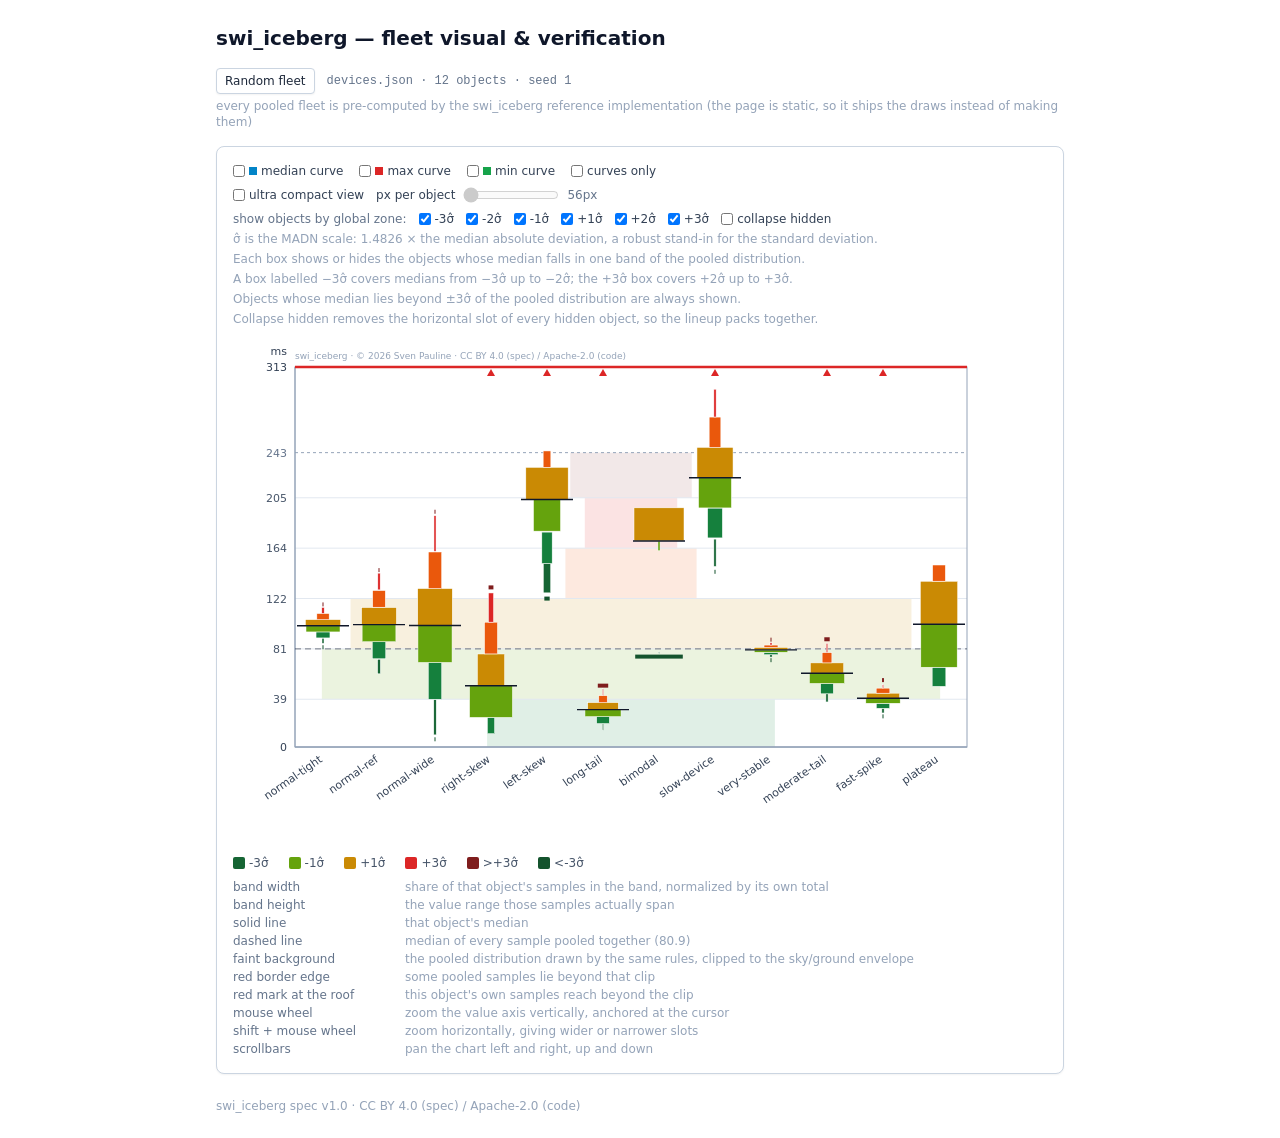
==== docs/fleet/index.html @ 8672aa04 "Publish the interactive fleet page to GitHub Pages under docs/fleet - Pages source is branch main / " ====
<!doctype html>
<html lang="en">
  <head>
    <meta charset="UTF-8" />
    <meta name="viewport" content="width=device-width, initial-scale=1.0" />
    <title>SWI Cake — SVG verification</title>
    <script type="module" crossorigin src="./assets/index-vYAeaCwO.js"></script>
    <link rel="stylesheet" crossorigin href="./assets/index-C3JL9QHq.css">
  </head>
  <body>
    <div id="app"></div>
  </body>
</html>
---- docs/fleet/assets/index-C3JL9QHq.css ----
*,:before,:after{--tw-border-spacing-x: 0;--tw-border-spacing-y: 0;--tw-translate-x: 0;--tw-translate-y: 0;--tw-rotate: 0;--tw-skew-x: 0;--tw-skew-y: 0;--tw-scale-x: 1;--tw-scale-y: 1;--tw-pan-x: ;--tw-pan-y: ;--tw-pinch-zoom: ;--tw-scroll-snap-strictness: proximity;--tw-gradient-from-position: ;--tw-gradient-via-position: ;--tw-gradient-to-position: ;--tw-ordinal: ;--tw-slashed-zero: ;--tw-numeric-figure: ;--tw-numeric-spacing: ;--tw-numeric-fraction: ;--tw-ring-inset: ;--tw-ring-offset-width: 0px;--tw-ring-offset-color: #fff;--tw-ring-color: rgb(59 130 246 / .5);--tw-ring-offset-shadow: 0 0 #0000;--tw-ring-shadow: 0 0 #0000;--tw-shadow: 0 0 #0000;--tw-shadow-colored: 0 0 #0000;--tw-blur: ;--tw-brightness: ;--tw-contrast: ;--tw-grayscale: ;--tw-hue-rotate: ;--tw-invert: ;--tw-saturate: ;--tw-sepia: ;--tw-drop-shadow: ;--tw-backdrop-blur: ;--tw-backdrop-brightness: ;--tw-backdrop-contrast: ;--tw-backdrop-grayscale: ;--tw-backdrop-hue-rotate: ;--tw-backdrop-invert: ;--tw-backdrop-opacity: ;--tw-backdrop-saturate: ;--tw-backdrop-sepia: ;--tw-contain-size: ;--tw-contain-layout: ;--tw-contain-paint: ;--tw-contain-style: }::backdrop{--tw-border-spacing-x: 0;--tw-border-spacing-y: 0;--tw-translate-x: 0;--tw-translate-y: 0;--tw-rotate: 0;--tw-skew-x: 0;--tw-skew-y: 0;--tw-scale-x: 1;--tw-scale-y: 1;--tw-pan-x: ;--tw-pan-y: ;--tw-pinch-zoom: ;--tw-scroll-snap-strictness: proximity;--tw-gradient-from-position: ;--tw-gradient-via-position: ;--tw-gradient-to-position: ;--tw-ordinal: ;--tw-slashed-zero: ;--tw-numeric-figure: ;--tw-numeric-spacing: ;--tw-numeric-fraction: ;--tw-ring-inset: ;--tw-ring-offset-width: 0px;--tw-ring-offset-color: #fff;--tw-ring-color: rgb(59 130 246 / .5);--tw-ring-offset-shadow: 0 0 #0000;--tw-ring-shadow: 0 0 #0000;--tw-shadow: 0 0 #0000;--tw-shadow-colored: 0 0 #0000;--tw-blur: ;--tw-brightness: ;--tw-contrast: ;--tw-grayscale: ;--tw-hue-rotate: ;--tw-invert: ;--tw-saturate: ;--tw-sepia: ;--tw-drop-shadow: ;--tw-backdrop-blur: ;--tw-backdrop-brightness: ;--tw-backdrop-contrast: ;--tw-backdrop-grayscale: ;--tw-backdrop-hue-rotate: ;--tw-backdrop-invert: ;--tw-backdrop-opacity: ;--tw-backdrop-saturate: ;--tw-backdrop-sepia: ;--tw-contain-size: ;--tw-contain-layout: ;--tw-contain-paint: ;--tw-contain-style: }*,:before,:after{box-sizing:border-box;border-width:0;border-style:solid;border-color:#e5e7eb}:before,:after{--tw-content: ""}html,:host{line-height:1.5;-webkit-text-size-adjust:100%;-moz-tab-size:4;-o-tab-size:4;tab-size:4;font-family:ui-sans-serif,system-ui,sans-serif,"Apple Color Emoji","Segoe UI Emoji",Segoe UI Symbol,"Noto Color Emoji";font-feature-settings:normal;font-variation-settings:normal;-webkit-tap-highlight-color:transparent}body{margin:0;line-height:inherit}hr{height:0;color:inherit;border-top-width:1px}abbr:where([title]){-webkit-text-decoration:underline dotted;text-decoration:underline dotted}h1,h2,h3,h4,h5,h6{font-size:inherit;font-weight:inherit}a{color:inherit;text-decoration:inherit}b,strong{font-weight:bolder}code,kbd,samp,pre{font-family:ui-monospace,SFMono-Regular,Menlo,Monaco,Consolas,Liberation Mono,Courier New,monospace;font-feature-settings:normal;font-variation-settings:normal;font-size:1em}small{font-size:80%}sub,sup{font-size:75%;line-height:0;position:relative;vertical-align:baseline}sub{bottom:-.25em}sup{top:-.5em}table{text-indent:0;border-color:inherit;border-collapse:collapse}button,input,optgroup,select,textarea{font-family:inherit;font-feature-settings:inherit;font-variation-settings:inherit;font-size:100%;font-weight:inherit;line-height:inherit;letter-spacing:inherit;color:inherit;margin:0;padding:0}button,select{text-transform:none}button,input:where([type=button]),input:where([type=reset]),input:where([type=submit]){-webkit-appearance:button;background-color:transparent;background-image:none}:-moz-focusring{outline:auto}:-moz-ui-invalid{box-shadow:none}progress{vertical-align:baseline}::-webkit-inner-spin-button,::-webkit-outer-spin-button{height:auto}[type=search]{-webkit-appearance:textfield;outline-offset:-2px}::-webkit-search-decoration{-webkit-appearance:none}::-webkit-file-upload-button{-webkit-appearance:button;font:inherit}summary{display:list-item}blockquote,dl,dd,h1,h2,h3,h4,h5,h6,hr,figure,p,pre{margin:0}fieldset{margin:0;padding:0}legend{padding:0}ol,ul,menu{list-style:none;margin:0;padding:0}dialog{padding:0}textarea{resize:vertical}input::-moz-placeholder,textarea::-moz-placeholder{opacity:1;color:#9ca3af}input::placeholder,textarea::placeholder{opacity:1;color:#9ca3af}button,[role=button]{cursor:pointer}:disabled{cursor:default}img,svg,video,canvas,audio,iframe,embed,object{display:block;vertical-align:middle}img,video{max-width:100%;height:auto}[hidden]:where(:not([hidden=until-found])){display:none}.container{width:100%}@media (min-width: 640px){.container{max-width:640px}}@media (min-width: 768px){.container{max-width:768px}}@media (min-width: 1024px){.container{max-width:1024px}}@media (min-width: 1280px){.container{max-width:1280px}}@media (min-width: 1536px){.container{max-width:1536px}}.pointer-events-none{pointer-events:none}.visible{visibility:visible}.invisible{visibility:hidden}.collapse{visibility:collapse}.static{position:static}.fixed{position:fixed}.absolute{position:absolute}.relative{position:relative}.z-50{z-index:50}.mx-auto{margin-left:auto;margin-right:auto}.mb-3{margin-bottom:.75rem}.mt-3{margin-top:.75rem}.inline-block{display:inline-block}.flex{display:flex}.inline-flex{display:inline-flex}.\!hidden{display:none!important}.hidden{display:none}.h-2{height:.5rem}.h-3{height:.75rem}.w-2{width:.5rem}.w-24{width:6rem}.w-3{width:.75rem}.w-4{width:1rem}.w-40{width:10rem}.max-w-4xl{max-width:56rem}.flex-1{flex:1 1 0%}.shrink{flex-shrink:1}.shrink-0{flex-shrink:0}.basis-full{flex-basis:100%}.transform{transform:translate(var(--tw-translate-x),var(--tw-translate-y)) rotate(var(--tw-rotate)) skew(var(--tw-skew-x)) skewY(var(--tw-skew-y)) scaleX(var(--tw-scale-x)) scaleY(var(--tw-scale-y))}.resize{resize:both}.flex-wrap{flex-wrap:wrap}.items-center{align-items:center}.items-stretch{align-items:stretch}.gap-1{gap:.25rem}.gap-2{gap:.5rem}.gap-3{gap:.75rem}.gap-x-3{-moz-column-gap:.75rem;column-gap:.75rem}.gap-x-4{-moz-column-gap:1rem;column-gap:1rem}.gap-x-5{-moz-column-gap:1.25rem;column-gap:1.25rem}.gap-y-1{row-gap:.25rem}.gap-y-2{row-gap:.5rem}.space-y-0\.5>:not([hidden])~:not([hidden]){--tw-space-y-reverse: 0;margin-top:calc(.125rem * calc(1 - var(--tw-space-y-reverse)));margin-bottom:calc(.125rem * var(--tw-space-y-reverse))}.space-y-2>:not([hidden])~:not([hidden]){--tw-space-y-reverse: 0;margin-top:calc(.5rem * calc(1 - var(--tw-space-y-reverse)));margin-bottom:calc(.5rem * var(--tw-space-y-reverse))}.space-y-4>:not([hidden])~:not([hidden]){--tw-space-y-reverse: 0;margin-top:calc(1rem * calc(1 - var(--tw-space-y-reverse)));margin-bottom:calc(1rem * var(--tw-space-y-reverse))}.overflow-x-auto{overflow-x:auto}.overflow-x-hidden{overflow-x:hidden}.overflow-y-scroll{overflow-y:scroll}.whitespace-nowrap{white-space:nowrap}.rounded{border-radius:.25rem}.rounded-lg{border-radius:.5rem}.rounded-sm{border-radius:.125rem}.border{border-width:1px}.border-slate-300{--tw-border-opacity: 1;border-color:rgb(203 213 225 / var(--tw-border-opacity, 1))}.bg-slate-800{--tw-bg-opacity: 1;background-color:rgb(30 41 59 / var(--tw-bg-opacity, 1))}.bg-white{--tw-bg-opacity: 1;background-color:rgb(255 255 255 / var(--tw-bg-opacity, 1))}.p-4{padding:1rem}.p-6{padding:1.5rem}.p-8{padding:2rem}.px-2{padding-left:.5rem;padding-right:.5rem}.py-1{padding-top:.25rem;padding-bottom:.25rem}.pt-2{padding-top:.5rem}.font-mono{font-family:ui-monospace,SFMono-Regular,Menlo,Monaco,Consolas,Liberation Mono,Courier New,monospace}.text-xl{font-size:1.25rem;line-height:1.75rem}.text-xs{font-size:.75rem;line-height:1rem}.font-bold{font-weight:700}.font-medium{font-weight:500}.text-red-700{--tw-text-opacity: 1;color:rgb(185 28 28 / var(--tw-text-opacity, 1))}.text-slate-400{--tw-text-opacity: 1;color:rgb(148 163 184 / var(--tw-text-opacity, 1))}.text-slate-500{--tw-text-opacity: 1;color:rgb(100 116 139 / var(--tw-text-opacity, 1))}.text-slate-600{--tw-text-opacity: 1;color:rgb(71 85 105 / var(--tw-text-opacity, 1))}.text-slate-700{--tw-text-opacity: 1;color:rgb(51 65 85 / var(--tw-text-opacity, 1))}.text-slate-800{--tw-text-opacity: 1;color:rgb(30 41 59 / var(--tw-text-opacity, 1))}.text-slate-900{--tw-text-opacity: 1;color:rgb(15 23 42 / var(--tw-text-opacity, 1))}.text-white{--tw-text-opacity: 1;color:rgb(255 255 255 / var(--tw-text-opacity, 1))}.shadow{--tw-shadow: 0 1px 3px 0 rgb(0 0 0 / .1), 0 1px 2px -1px rgb(0 0 0 / .1);--tw-shadow-colored: 0 1px 3px 0 var(--tw-shadow-color), 0 1px 2px -1px var(--tw-shadow-color);box-shadow:var(--tw-ring-offset-shadow, 0 0 #0000),var(--tw-ring-shadow, 0 0 #0000),var(--tw-shadow)}.shadow-sm{--tw-shadow: 0 1px 2px 0 rgb(0 0 0 / .05);--tw-shadow-colored: 0 1px 2px 0 var(--tw-shadow-color);box-shadow:var(--tw-ring-offset-shadow, 0 0 #0000),var(--tw-ring-shadow, 0 0 #0000),var(--tw-shadow)}.filter{filter:var(--tw-blur) var(--tw-brightness) var(--tw-contrast) var(--tw-grayscale) var(--tw-hue-rotate) var(--tw-invert) var(--tw-saturate) var(--tw-sepia) var(--tw-drop-shadow)}:root{color-scheme:light}.cake-bar{shape-rendering:crispEdges}.hover\:bg-slate-50:hover{--tw-bg-opacity: 1;background-color:rgb(248 250 252 / var(--tw-bg-opacity, 1))}
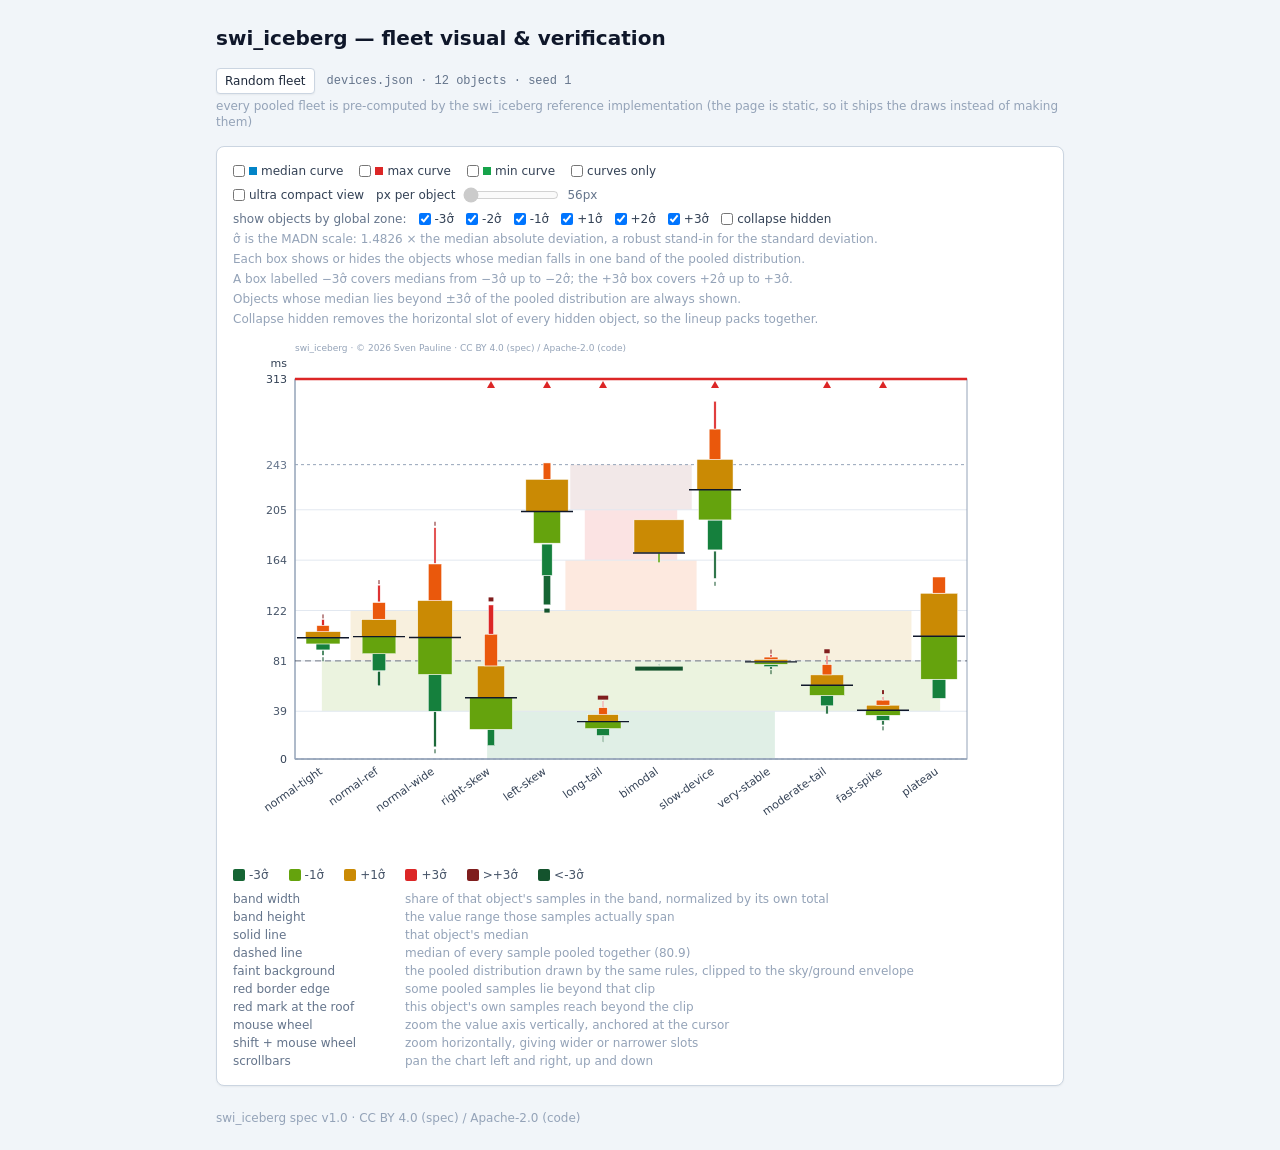
==== commit 40b1ed3e: "Give the attribution its own row; stop axis labels overprinting each other - M_TOP grows 28 -> 40 so" ====
--- a/docs/fleet/index.html
+++ b/docs/fleet/index.html
@@ -4,8 +4,8 @@
     <meta charset="UTF-8" />
     <meta name="viewport" content="width=device-width, initial-scale=1.0" />
     <title>SWI Cake — SVG verification</title>
-    <script type="module" crossorigin src="./assets/index-vYAeaCwO.js"></script>
-    <link rel="stylesheet" crossorigin href="./assets/index-C3JL9QHq.css">
+    <script type="module" crossorigin src="./assets/index-CCoF1Eyq.js"></script>
+    <link rel="stylesheet" crossorigin href="./assets/index-CwJSY55Q.css">
   </head>
   <body>
     <div id="app"></div>
--- a/docs/fleet/assets/index-CwJSY55Q.css
+++ b/docs/fleet/assets/index-CwJSY55Q.css
@@ -0,0 +1 @@
+*,:before,:after{--tw-border-spacing-x: 0;--tw-border-spacing-y: 0;--tw-translate-x: 0;--tw-translate-y: 0;--tw-rotate: 0;--tw-skew-x: 0;--tw-skew-y: 0;--tw-scale-x: 1;--tw-scale-y: 1;--tw-pan-x: ;--tw-pan-y: ;--tw-pinch-zoom: ;--tw-scroll-snap-strictness: proximity;--tw-gradient-from-position: ;--tw-gradient-via-position: ;--tw-gradient-to-position: ;--tw-ordinal: ;--tw-slashed-zero: ;--tw-numeric-figure: ;--tw-numeric-spacing: ;--tw-numeric-fraction: ;--tw-ring-inset: ;--tw-ring-offset-width: 0px;--tw-ring-offset-color: #fff;--tw-ring-color: rgb(59 130 246 / .5);--tw-ring-offset-shadow: 0 0 #0000;--tw-ring-shadow: 0 0 #0000;--tw-shadow: 0 0 #0000;--tw-shadow-colored: 0 0 #0000;--tw-blur: ;--tw-brightness: ;--tw-contrast: ;--tw-grayscale: ;--tw-hue-rotate: ;--tw-invert: ;--tw-saturate: ;--tw-sepia: ;--tw-drop-shadow: ;--tw-backdrop-blur: ;--tw-backdrop-brightness: ;--tw-backdrop-contrast: ;--tw-backdrop-grayscale: ;--tw-backdrop-hue-rotate: ;--tw-backdrop-invert: ;--tw-backdrop-opacity: ;--tw-backdrop-saturate: ;--tw-backdrop-sepia: ;--tw-contain-size: ;--tw-contain-layout: ;--tw-contain-paint: ;--tw-contain-style: }::backdrop{--tw-border-spacing-x: 0;--tw-border-spacing-y: 0;--tw-translate-x: 0;--tw-translate-y: 0;--tw-rotate: 0;--tw-skew-x: 0;--tw-skew-y: 0;--tw-scale-x: 1;--tw-scale-y: 1;--tw-pan-x: ;--tw-pan-y: ;--tw-pinch-zoom: ;--tw-scroll-snap-strictness: proximity;--tw-gradient-from-position: ;--tw-gradient-via-position: ;--tw-gradient-to-position: ;--tw-ordinal: ;--tw-slashed-zero: ;--tw-numeric-figure: ;--tw-numeric-spacing: ;--tw-numeric-fraction: ;--tw-ring-inset: ;--tw-ring-offset-width: 0px;--tw-ring-offset-color: #fff;--tw-ring-color: rgb(59 130 246 / .5);--tw-ring-offset-shadow: 0 0 #0000;--tw-ring-shadow: 0 0 #0000;--tw-shadow: 0 0 #0000;--tw-shadow-colored: 0 0 #0000;--tw-blur: ;--tw-brightness: ;--tw-contrast: ;--tw-grayscale: ;--tw-hue-rotate: ;--tw-invert: ;--tw-saturate: ;--tw-sepia: ;--tw-drop-shadow: ;--tw-backdrop-blur: ;--tw-backdrop-brightness: ;--tw-backdrop-contrast: ;--tw-backdrop-grayscale: ;--tw-backdrop-hue-rotate: ;--tw-backdrop-invert: ;--tw-backdrop-opacity: ;--tw-backdrop-saturate: ;--tw-backdrop-sepia: ;--tw-contain-size: ;--tw-contain-layout: ;--tw-contain-paint: ;--tw-contain-style: }*,:before,:after{box-sizing:border-box;border-width:0;border-style:solid;border-color:#e5e7eb}:before,:after{--tw-content: ""}html,:host{line-height:1.5;-webkit-text-size-adjust:100%;-moz-tab-size:4;-o-tab-size:4;tab-size:4;font-family:ui-sans-serif,system-ui,sans-serif,"Apple Color Emoji","Segoe UI Emoji",Segoe UI Symbol,"Noto Color Emoji";font-feature-settings:normal;font-variation-settings:normal;-webkit-tap-highlight-color:transparent}body{margin:0;line-height:inherit}hr{height:0;color:inherit;border-top-width:1px}abbr:where([title]){-webkit-text-decoration:underline dotted;text-decoration:underline dotted}h1,h2,h3,h4,h5,h6{font-size:inherit;font-weight:inherit}a{color:inherit;text-decoration:inherit}b,strong{font-weight:bolder}code,kbd,samp,pre{font-family:ui-monospace,SFMono-Regular,Menlo,Monaco,Consolas,Liberation Mono,Courier New,monospace;font-feature-settings:normal;font-variation-settings:normal;font-size:1em}small{font-size:80%}sub,sup{font-size:75%;line-height:0;position:relative;vertical-align:baseline}sub{bottom:-.25em}sup{top:-.5em}table{text-indent:0;border-color:inherit;border-collapse:collapse}button,input,optgroup,select,textarea{font-family:inherit;font-feature-settings:inherit;font-variation-settings:inherit;font-size:100%;font-weight:inherit;line-height:inherit;letter-spacing:inherit;color:inherit;margin:0;padding:0}button,select{text-transform:none}button,input:where([type=button]),input:where([type=reset]),input:where([type=submit]){-webkit-appearance:button;background-color:transparent;background-image:none}:-moz-focusring{outline:auto}:-moz-ui-invalid{box-shadow:none}progress{vertical-align:baseline}::-webkit-inner-spin-button,::-webkit-outer-spin-button{height:auto}[type=search]{-webkit-appearance:textfield;outline-offset:-2px}::-webkit-search-decoration{-webkit-appearance:none}::-webkit-file-upload-button{-webkit-appearance:button;font:inherit}summary{display:list-item}blockquote,dl,dd,h1,h2,h3,h4,h5,h6,hr,figure,p,pre{margin:0}fieldset{margin:0;padding:0}legend{padding:0}ol,ul,menu{list-style:none;margin:0;padding:0}dialog{padding:0}textarea{resize:vertical}input::-moz-placeholder,textarea::-moz-placeholder{opacity:1;color:#9ca3af}input::placeholder,textarea::placeholder{opacity:1;color:#9ca3af}button,[role=button]{cursor:pointer}:disabled{cursor:default}img,svg,video,canvas,audio,iframe,embed,object{display:block;vertical-align:middle}img,video{max-width:100%;height:auto}[hidden]:where(:not([hidden=until-found])){display:none}.container{width:100%}@media (min-width: 640px){.container{max-width:640px}}@media (min-width: 768px){.container{max-width:768px}}@media (min-width: 1024px){.container{max-width:1024px}}@media (min-width: 1280px){.container{max-width:1280px}}@media (min-width: 1536px){.container{max-width:1536px}}.pointer-events-none{pointer-events:none}.visible{visibility:visible}.invisible{visibility:hidden}.collapse{visibility:collapse}.static{position:static}.fixed{position:fixed}.absolute{position:absolute}.relative{position:relative}.z-50{z-index:50}.mx-auto{margin-left:auto;margin-right:auto}.mb-3{margin-bottom:.75rem}.mt-3{margin-top:.75rem}.inline-block{display:inline-block}.flex{display:flex}.inline-flex{display:inline-flex}.grid{display:grid}.\!hidden{display:none!important}.hidden{display:none}.h-2{height:.5rem}.h-3{height:.75rem}.w-2{width:.5rem}.w-24{width:6rem}.w-3{width:.75rem}.w-4{width:1rem}.w-40{width:10rem}.max-w-4xl{max-width:56rem}.flex-1{flex:1 1 0%}.shrink{flex-shrink:1}.shrink-0{flex-shrink:0}.basis-full{flex-basis:100%}.transform{transform:translate(var(--tw-translate-x),var(--tw-translate-y)) rotate(var(--tw-rotate)) skew(var(--tw-skew-x)) skewY(var(--tw-skew-y)) scaleX(var(--tw-scale-x)) scaleY(var(--tw-scale-y))}.resize{resize:both}.flex-wrap{flex-wrap:wrap}.items-center{align-items:center}.items-stretch{align-items:stretch}.gap-1{gap:.25rem}.gap-2{gap:.5rem}.gap-3{gap:.75rem}.gap-x-3{-moz-column-gap:.75rem;column-gap:.75rem}.gap-x-4{-moz-column-gap:1rem;column-gap:1rem}.gap-x-5{-moz-column-gap:1.25rem;column-gap:1.25rem}.gap-y-1{row-gap:.25rem}.gap-y-2{row-gap:.5rem}.space-y-0\.5>:not([hidden])~:not([hidden]){--tw-space-y-reverse: 0;margin-top:calc(.125rem * calc(1 - var(--tw-space-y-reverse)));margin-bottom:calc(.125rem * var(--tw-space-y-reverse))}.space-y-2>:not([hidden])~:not([hidden]){--tw-space-y-reverse: 0;margin-top:calc(.5rem * calc(1 - var(--tw-space-y-reverse)));margin-bottom:calc(.5rem * var(--tw-space-y-reverse))}.space-y-4>:not([hidden])~:not([hidden]){--tw-space-y-reverse: 0;margin-top:calc(1rem * calc(1 - var(--tw-space-y-reverse)));margin-bottom:calc(1rem * var(--tw-space-y-reverse))}.overflow-x-auto{overflow-x:auto}.overflow-x-hidden{overflow-x:hidden}.overflow-y-scroll{overflow-y:scroll}.whitespace-nowrap{white-space:nowrap}.rounded{border-radius:.25rem}.rounded-lg{border-radius:.5rem}.rounded-sm{border-radius:.125rem}.border{border-width:1px}.border-slate-300{--tw-border-opacity: 1;border-color:rgb(203 213 225 / var(--tw-border-opacity, 1))}.bg-slate-800{--tw-bg-opacity: 1;background-color:rgb(30 41 59 / var(--tw-bg-opacity, 1))}.bg-white{--tw-bg-opacity: 1;background-color:rgb(255 255 255 / var(--tw-bg-opacity, 1))}.p-4{padding:1rem}.p-6{padding:1.5rem}.p-8{padding:2rem}.px-2{padding-left:.5rem;padding-right:.5rem}.py-1{padding-top:.25rem;padding-bottom:.25rem}.pt-2{padding-top:.5rem}.font-mono{font-family:ui-monospace,SFMono-Regular,Menlo,Monaco,Consolas,Liberation Mono,Courier New,monospace}.text-xl{font-size:1.25rem;line-height:1.75rem}.text-xs{font-size:.75rem;line-height:1rem}.font-bold{font-weight:700}.font-medium{font-weight:500}.text-red-700{--tw-text-opacity: 1;color:rgb(185 28 28 / var(--tw-text-opacity, 1))}.text-slate-400{--tw-text-opacity: 1;color:rgb(148 163 184 / var(--tw-text-opacity, 1))}.text-slate-500{--tw-text-opacity: 1;color:rgb(100 116 139 / var(--tw-text-opacity, 1))}.text-slate-600{--tw-text-opacity: 1;color:rgb(71 85 105 / var(--tw-text-opacity, 1))}.text-slate-700{--tw-text-opacity: 1;color:rgb(51 65 85 / var(--tw-text-opacity, 1))}.text-slate-800{--tw-text-opacity: 1;color:rgb(30 41 59 / var(--tw-text-opacity, 1))}.text-slate-900{--tw-text-opacity: 1;color:rgb(15 23 42 / var(--tw-text-opacity, 1))}.text-white{--tw-text-opacity: 1;color:rgb(255 255 255 / var(--tw-text-opacity, 1))}.shadow{--tw-shadow: 0 1px 3px 0 rgb(0 0 0 / .1), 0 1px 2px -1px rgb(0 0 0 / .1);--tw-shadow-colored: 0 1px 3px 0 var(--tw-shadow-color), 0 1px 2px -1px var(--tw-shadow-color);box-shadow:var(--tw-ring-offset-shadow, 0 0 #0000),var(--tw-ring-shadow, 0 0 #0000),var(--tw-shadow)}.shadow-sm{--tw-shadow: 0 1px 2px 0 rgb(0 0 0 / .05);--tw-shadow-colored: 0 1px 2px 0 var(--tw-shadow-color);box-shadow:var(--tw-ring-offset-shadow, 0 0 #0000),var(--tw-ring-shadow, 0 0 #0000),var(--tw-shadow)}.filter{filter:var(--tw-blur) var(--tw-brightness) var(--tw-contrast) var(--tw-grayscale) var(--tw-hue-rotate) var(--tw-invert) var(--tw-saturate) var(--tw-sepia) var(--tw-drop-shadow)}:root{color-scheme:light}body{background:#f1f5f9;color:#0f172a}.cake-bar{shape-rendering:crispEdges}.hover\:bg-slate-50:hover{--tw-bg-opacity: 1;background-color:rgb(248 250 252 / var(--tw-bg-opacity, 1))}
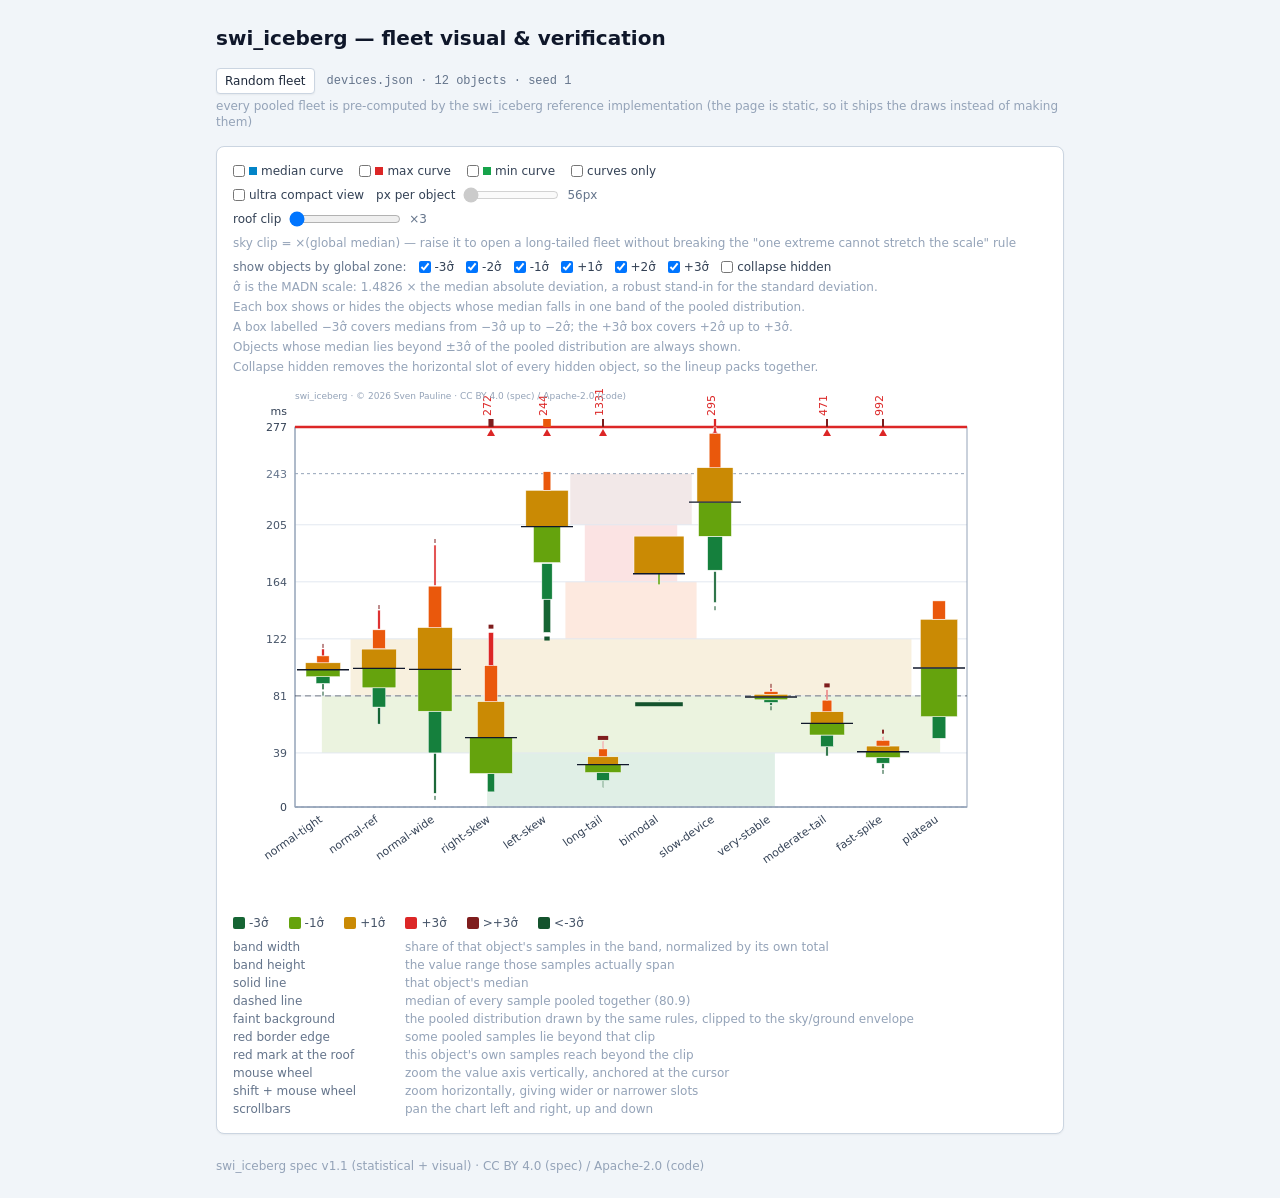
==== commit d2b7d7b5: "Release v1.1: split statistical + visual spec, v1.1 display rules New specification_swi_iceberg_visu" ====
--- a/docs/fleet/index.html
+++ b/docs/fleet/index.html
@@ -4,8 +4,8 @@
     <meta charset="UTF-8" />
     <meta name="viewport" content="width=device-width, initial-scale=1.0" />
     <title>SWI Cake — SVG verification</title>
-    <script type="module" crossorigin src="./assets/index-CCoF1Eyq.js"></script>
-    <link rel="stylesheet" crossorigin href="./assets/index-CwJSY55Q.css">
+    <script type="module" crossorigin src="./assets/index-Dxgcdc0z.js"></script>
+    <link rel="stylesheet" crossorigin href="./assets/index-akcaogyJ.css">
   </head>
   <body>
     <div id="app"></div>
--- a/docs/fleet/assets/index-akcaogyJ.css
+++ b/docs/fleet/assets/index-akcaogyJ.css
@@ -0,0 +1 @@
+*,:before,:after{--tw-border-spacing-x: 0;--tw-border-spacing-y: 0;--tw-translate-x: 0;--tw-translate-y: 0;--tw-rotate: 0;--tw-skew-x: 0;--tw-skew-y: 0;--tw-scale-x: 1;--tw-scale-y: 1;--tw-pan-x: ;--tw-pan-y: ;--tw-pinch-zoom: ;--tw-scroll-snap-strictness: proximity;--tw-gradient-from-position: ;--tw-gradient-via-position: ;--tw-gradient-to-position: ;--tw-ordinal: ;--tw-slashed-zero: ;--tw-numeric-figure: ;--tw-numeric-spacing: ;--tw-numeric-fraction: ;--tw-ring-inset: ;--tw-ring-offset-width: 0px;--tw-ring-offset-color: #fff;--tw-ring-color: rgb(59 130 246 / .5);--tw-ring-offset-shadow: 0 0 #0000;--tw-ring-shadow: 0 0 #0000;--tw-shadow: 0 0 #0000;--tw-shadow-colored: 0 0 #0000;--tw-blur: ;--tw-brightness: ;--tw-contrast: ;--tw-grayscale: ;--tw-hue-rotate: ;--tw-invert: ;--tw-saturate: ;--tw-sepia: ;--tw-drop-shadow: ;--tw-backdrop-blur: ;--tw-backdrop-brightness: ;--tw-backdrop-contrast: ;--tw-backdrop-grayscale: ;--tw-backdrop-hue-rotate: ;--tw-backdrop-invert: ;--tw-backdrop-opacity: ;--tw-backdrop-saturate: ;--tw-backdrop-sepia: ;--tw-contain-size: ;--tw-contain-layout: ;--tw-contain-paint: ;--tw-contain-style: }::backdrop{--tw-border-spacing-x: 0;--tw-border-spacing-y: 0;--tw-translate-x: 0;--tw-translate-y: 0;--tw-rotate: 0;--tw-skew-x: 0;--tw-skew-y: 0;--tw-scale-x: 1;--tw-scale-y: 1;--tw-pan-x: ;--tw-pan-y: ;--tw-pinch-zoom: ;--tw-scroll-snap-strictness: proximity;--tw-gradient-from-position: ;--tw-gradient-via-position: ;--tw-gradient-to-position: ;--tw-ordinal: ;--tw-slashed-zero: ;--tw-numeric-figure: ;--tw-numeric-spacing: ;--tw-numeric-fraction: ;--tw-ring-inset: ;--tw-ring-offset-width: 0px;--tw-ring-offset-color: #fff;--tw-ring-color: rgb(59 130 246 / .5);--tw-ring-offset-shadow: 0 0 #0000;--tw-ring-shadow: 0 0 #0000;--tw-shadow: 0 0 #0000;--tw-shadow-colored: 0 0 #0000;--tw-blur: ;--tw-brightness: ;--tw-contrast: ;--tw-grayscale: ;--tw-hue-rotate: ;--tw-invert: ;--tw-saturate: ;--tw-sepia: ;--tw-drop-shadow: ;--tw-backdrop-blur: ;--tw-backdrop-brightness: ;--tw-backdrop-contrast: ;--tw-backdrop-grayscale: ;--tw-backdrop-hue-rotate: ;--tw-backdrop-invert: ;--tw-backdrop-opacity: ;--tw-backdrop-saturate: ;--tw-backdrop-sepia: ;--tw-contain-size: ;--tw-contain-layout: ;--tw-contain-paint: ;--tw-contain-style: }*,:before,:after{box-sizing:border-box;border-width:0;border-style:solid;border-color:#e5e7eb}:before,:after{--tw-content: ""}html,:host{line-height:1.5;-webkit-text-size-adjust:100%;-moz-tab-size:4;-o-tab-size:4;tab-size:4;font-family:ui-sans-serif,system-ui,sans-serif,"Apple Color Emoji","Segoe UI Emoji",Segoe UI Symbol,"Noto Color Emoji";font-feature-settings:normal;font-variation-settings:normal;-webkit-tap-highlight-color:transparent}body{margin:0;line-height:inherit}hr{height:0;color:inherit;border-top-width:1px}abbr:where([title]){-webkit-text-decoration:underline dotted;text-decoration:underline dotted}h1,h2,h3,h4,h5,h6{font-size:inherit;font-weight:inherit}a{color:inherit;text-decoration:inherit}b,strong{font-weight:bolder}code,kbd,samp,pre{font-family:ui-monospace,SFMono-Regular,Menlo,Monaco,Consolas,Liberation Mono,Courier New,monospace;font-feature-settings:normal;font-variation-settings:normal;font-size:1em}small{font-size:80%}sub,sup{font-size:75%;line-height:0;position:relative;vertical-align:baseline}sub{bottom:-.25em}sup{top:-.5em}table{text-indent:0;border-color:inherit;border-collapse:collapse}button,input,optgroup,select,textarea{font-family:inherit;font-feature-settings:inherit;font-variation-settings:inherit;font-size:100%;font-weight:inherit;line-height:inherit;letter-spacing:inherit;color:inherit;margin:0;padding:0}button,select{text-transform:none}button,input:where([type=button]),input:where([type=reset]),input:where([type=submit]){-webkit-appearance:button;background-color:transparent;background-image:none}:-moz-focusring{outline:auto}:-moz-ui-invalid{box-shadow:none}progress{vertical-align:baseline}::-webkit-inner-spin-button,::-webkit-outer-spin-button{height:auto}[type=search]{-webkit-appearance:textfield;outline-offset:-2px}::-webkit-search-decoration{-webkit-appearance:none}::-webkit-file-upload-button{-webkit-appearance:button;font:inherit}summary{display:list-item}blockquote,dl,dd,h1,h2,h3,h4,h5,h6,hr,figure,p,pre{margin:0}fieldset{margin:0;padding:0}legend{padding:0}ol,ul,menu{list-style:none;margin:0;padding:0}dialog{padding:0}textarea{resize:vertical}input::-moz-placeholder,textarea::-moz-placeholder{opacity:1;color:#9ca3af}input::placeholder,textarea::placeholder{opacity:1;color:#9ca3af}button,[role=button]{cursor:pointer}:disabled{cursor:default}img,svg,video,canvas,audio,iframe,embed,object{display:block;vertical-align:middle}img,video{max-width:100%;height:auto}[hidden]:where(:not([hidden=until-found])){display:none}.container{width:100%}@media (min-width: 640px){.container{max-width:640px}}@media (min-width: 768px){.container{max-width:768px}}@media (min-width: 1024px){.container{max-width:1024px}}@media (min-width: 1280px){.container{max-width:1280px}}@media (min-width: 1536px){.container{max-width:1536px}}.pointer-events-none{pointer-events:none}.visible{visibility:visible}.invisible{visibility:hidden}.collapse{visibility:collapse}.static{position:static}.fixed{position:fixed}.absolute{position:absolute}.relative{position:relative}.z-50{z-index:50}.mx-auto{margin-left:auto;margin-right:auto}.mb-3{margin-bottom:.75rem}.mt-3{margin-top:.75rem}.inline-block{display:inline-block}.flex{display:flex}.inline-flex{display:inline-flex}.grid{display:grid}.\!hidden{display:none!important}.hidden{display:none}.h-2{height:.5rem}.h-3{height:.75rem}.w-2{width:.5rem}.w-24{width:6rem}.w-28{width:7rem}.w-3{width:.75rem}.w-4{width:1rem}.w-40{width:10rem}.max-w-4xl{max-width:56rem}.flex-1{flex:1 1 0%}.shrink{flex-shrink:1}.shrink-0{flex-shrink:0}.basis-full{flex-basis:100%}.transform{transform:translate(var(--tw-translate-x),var(--tw-translate-y)) rotate(var(--tw-rotate)) skew(var(--tw-skew-x)) skewY(var(--tw-skew-y)) scaleX(var(--tw-scale-x)) scaleY(var(--tw-scale-y))}.resize{resize:both}.flex-wrap{flex-wrap:wrap}.items-center{align-items:center}.items-stretch{align-items:stretch}.gap-1{gap:.25rem}.gap-2{gap:.5rem}.gap-3{gap:.75rem}.gap-x-3{-moz-column-gap:.75rem;column-gap:.75rem}.gap-x-4{-moz-column-gap:1rem;column-gap:1rem}.gap-x-5{-moz-column-gap:1.25rem;column-gap:1.25rem}.gap-y-1{row-gap:.25rem}.gap-y-2{row-gap:.5rem}.space-y-0\.5>:not([hidden])~:not([hidden]){--tw-space-y-reverse: 0;margin-top:calc(.125rem * calc(1 - var(--tw-space-y-reverse)));margin-bottom:calc(.125rem * var(--tw-space-y-reverse))}.space-y-2>:not([hidden])~:not([hidden]){--tw-space-y-reverse: 0;margin-top:calc(.5rem * calc(1 - var(--tw-space-y-reverse)));margin-bottom:calc(.5rem * var(--tw-space-y-reverse))}.space-y-4>:not([hidden])~:not([hidden]){--tw-space-y-reverse: 0;margin-top:calc(1rem * calc(1 - var(--tw-space-y-reverse)));margin-bottom:calc(1rem * var(--tw-space-y-reverse))}.overflow-x-auto{overflow-x:auto}.overflow-x-hidden{overflow-x:hidden}.overflow-y-scroll{overflow-y:scroll}.whitespace-nowrap{white-space:nowrap}.rounded{border-radius:.25rem}.rounded-lg{border-radius:.5rem}.rounded-sm{border-radius:.125rem}.border{border-width:1px}.border-slate-300{--tw-border-opacity: 1;border-color:rgb(203 213 225 / var(--tw-border-opacity, 1))}.bg-slate-800{--tw-bg-opacity: 1;background-color:rgb(30 41 59 / var(--tw-bg-opacity, 1))}.bg-white{--tw-bg-opacity: 1;background-color:rgb(255 255 255 / var(--tw-bg-opacity, 1))}.p-4{padding:1rem}.p-6{padding:1.5rem}.p-8{padding:2rem}.px-2{padding-left:.5rem;padding-right:.5rem}.py-1{padding-top:.25rem;padding-bottom:.25rem}.pt-2{padding-top:.5rem}.font-mono{font-family:ui-monospace,SFMono-Regular,Menlo,Monaco,Consolas,Liberation Mono,Courier New,monospace}.text-xl{font-size:1.25rem;line-height:1.75rem}.text-xs{font-size:.75rem;line-height:1rem}.font-bold{font-weight:700}.font-medium{font-weight:500}.text-red-700{--tw-text-opacity: 1;color:rgb(185 28 28 / var(--tw-text-opacity, 1))}.text-slate-400{--tw-text-opacity: 1;color:rgb(148 163 184 / var(--tw-text-opacity, 1))}.text-slate-500{--tw-text-opacity: 1;color:rgb(100 116 139 / var(--tw-text-opacity, 1))}.text-slate-600{--tw-text-opacity: 1;color:rgb(71 85 105 / var(--tw-text-opacity, 1))}.text-slate-700{--tw-text-opacity: 1;color:rgb(51 65 85 / var(--tw-text-opacity, 1))}.text-slate-800{--tw-text-opacity: 1;color:rgb(30 41 59 / var(--tw-text-opacity, 1))}.text-slate-900{--tw-text-opacity: 1;color:rgb(15 23 42 / var(--tw-text-opacity, 1))}.text-white{--tw-text-opacity: 1;color:rgb(255 255 255 / var(--tw-text-opacity, 1))}.shadow{--tw-shadow: 0 1px 3px 0 rgb(0 0 0 / .1), 0 1px 2px -1px rgb(0 0 0 / .1);--tw-shadow-colored: 0 1px 3px 0 var(--tw-shadow-color), 0 1px 2px -1px var(--tw-shadow-color);box-shadow:var(--tw-ring-offset-shadow, 0 0 #0000),var(--tw-ring-shadow, 0 0 #0000),var(--tw-shadow)}.shadow-sm{--tw-shadow: 0 1px 2px 0 rgb(0 0 0 / .05);--tw-shadow-colored: 0 1px 2px 0 var(--tw-shadow-color);box-shadow:var(--tw-ring-offset-shadow, 0 0 #0000),var(--tw-ring-shadow, 0 0 #0000),var(--tw-shadow)}.filter{filter:var(--tw-blur) var(--tw-brightness) var(--tw-contrast) var(--tw-grayscale) var(--tw-hue-rotate) var(--tw-invert) var(--tw-saturate) var(--tw-sepia) var(--tw-drop-shadow)}:root{color-scheme:light}body{background:#f1f5f9;color:#0f172a}.cake-bar{shape-rendering:crispEdges}.hover\:bg-slate-50:hover{--tw-bg-opacity: 1;background-color:rgb(248 250 252 / var(--tw-bg-opacity, 1))}
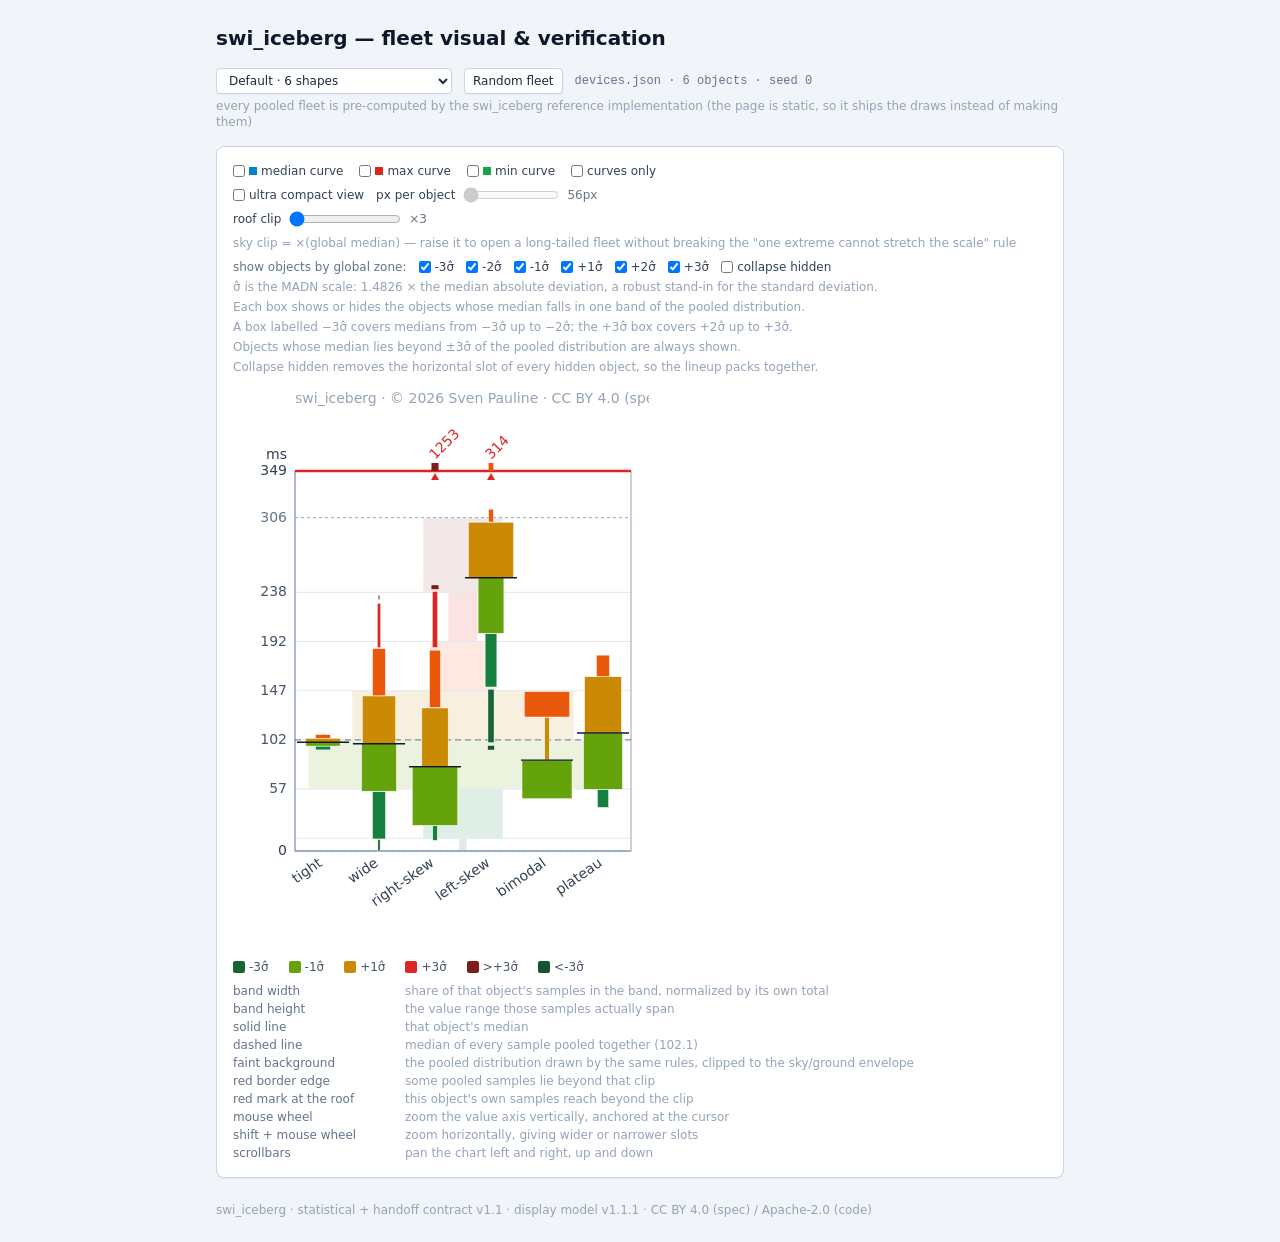
==== commit 5fdac584: "Display model v1.1.1: terminology, curve rules, legibility, version axis Squashed follow-up to the v" ====
--- a/docs/fleet/index.html
+++ b/docs/fleet/index.html
@@ -4,8 +4,8 @@
     <meta charset="UTF-8" />
     <meta name="viewport" content="width=device-width, initial-scale=1.0" />
     <title>SWI Cake — SVG verification</title>
-    <script type="module" crossorigin src="./assets/index-Dxgcdc0z.js"></script>
-    <link rel="stylesheet" crossorigin href="./assets/index-akcaogyJ.css">
+    <script type="module" crossorigin src="./assets/index-BFUdcz0j.js"></script>
+    <link rel="stylesheet" crossorigin href="./assets/index-E0cYmRYv.css">
   </head>
   <body>
     <div id="app"></div>
--- a/docs/fleet/assets/index-E0cYmRYv.css
+++ b/docs/fleet/assets/index-E0cYmRYv.css
@@ -0,0 +1 @@
+*,:before,:after{--tw-border-spacing-x: 0;--tw-border-spacing-y: 0;--tw-translate-x: 0;--tw-translate-y: 0;--tw-rotate: 0;--tw-skew-x: 0;--tw-skew-y: 0;--tw-scale-x: 1;--tw-scale-y: 1;--tw-pan-x: ;--tw-pan-y: ;--tw-pinch-zoom: ;--tw-scroll-snap-strictness: proximity;--tw-gradient-from-position: ;--tw-gradient-via-position: ;--tw-gradient-to-position: ;--tw-ordinal: ;--tw-slashed-zero: ;--tw-numeric-figure: ;--tw-numeric-spacing: ;--tw-numeric-fraction: ;--tw-ring-inset: ;--tw-ring-offset-width: 0px;--tw-ring-offset-color: #fff;--tw-ring-color: rgb(59 130 246 / .5);--tw-ring-offset-shadow: 0 0 #0000;--tw-ring-shadow: 0 0 #0000;--tw-shadow: 0 0 #0000;--tw-shadow-colored: 0 0 #0000;--tw-blur: ;--tw-brightness: ;--tw-contrast: ;--tw-grayscale: ;--tw-hue-rotate: ;--tw-invert: ;--tw-saturate: ;--tw-sepia: ;--tw-drop-shadow: ;--tw-backdrop-blur: ;--tw-backdrop-brightness: ;--tw-backdrop-contrast: ;--tw-backdrop-grayscale: ;--tw-backdrop-hue-rotate: ;--tw-backdrop-invert: ;--tw-backdrop-opacity: ;--tw-backdrop-saturate: ;--tw-backdrop-sepia: ;--tw-contain-size: ;--tw-contain-layout: ;--tw-contain-paint: ;--tw-contain-style: }::backdrop{--tw-border-spacing-x: 0;--tw-border-spacing-y: 0;--tw-translate-x: 0;--tw-translate-y: 0;--tw-rotate: 0;--tw-skew-x: 0;--tw-skew-y: 0;--tw-scale-x: 1;--tw-scale-y: 1;--tw-pan-x: ;--tw-pan-y: ;--tw-pinch-zoom: ;--tw-scroll-snap-strictness: proximity;--tw-gradient-from-position: ;--tw-gradient-via-position: ;--tw-gradient-to-position: ;--tw-ordinal: ;--tw-slashed-zero: ;--tw-numeric-figure: ;--tw-numeric-spacing: ;--tw-numeric-fraction: ;--tw-ring-inset: ;--tw-ring-offset-width: 0px;--tw-ring-offset-color: #fff;--tw-ring-color: rgb(59 130 246 / .5);--tw-ring-offset-shadow: 0 0 #0000;--tw-ring-shadow: 0 0 #0000;--tw-shadow: 0 0 #0000;--tw-shadow-colored: 0 0 #0000;--tw-blur: ;--tw-brightness: ;--tw-contrast: ;--tw-grayscale: ;--tw-hue-rotate: ;--tw-invert: ;--tw-saturate: ;--tw-sepia: ;--tw-drop-shadow: ;--tw-backdrop-blur: ;--tw-backdrop-brightness: ;--tw-backdrop-contrast: ;--tw-backdrop-grayscale: ;--tw-backdrop-hue-rotate: ;--tw-backdrop-invert: ;--tw-backdrop-opacity: ;--tw-backdrop-saturate: ;--tw-backdrop-sepia: ;--tw-contain-size: ;--tw-contain-layout: ;--tw-contain-paint: ;--tw-contain-style: }*,:before,:after{box-sizing:border-box;border-width:0;border-style:solid;border-color:#e5e7eb}:before,:after{--tw-content: ""}html,:host{line-height:1.5;-webkit-text-size-adjust:100%;-moz-tab-size:4;-o-tab-size:4;tab-size:4;font-family:ui-sans-serif,system-ui,sans-serif,"Apple Color Emoji","Segoe UI Emoji",Segoe UI Symbol,"Noto Color Emoji";font-feature-settings:normal;font-variation-settings:normal;-webkit-tap-highlight-color:transparent}body{margin:0;line-height:inherit}hr{height:0;color:inherit;border-top-width:1px}abbr:where([title]){-webkit-text-decoration:underline dotted;text-decoration:underline dotted}h1,h2,h3,h4,h5,h6{font-size:inherit;font-weight:inherit}a{color:inherit;text-decoration:inherit}b,strong{font-weight:bolder}code,kbd,samp,pre{font-family:ui-monospace,SFMono-Regular,Menlo,Monaco,Consolas,Liberation Mono,Courier New,monospace;font-feature-settings:normal;font-variation-settings:normal;font-size:1em}small{font-size:80%}sub,sup{font-size:75%;line-height:0;position:relative;vertical-align:baseline}sub{bottom:-.25em}sup{top:-.5em}table{text-indent:0;border-color:inherit;border-collapse:collapse}button,input,optgroup,select,textarea{font-family:inherit;font-feature-settings:inherit;font-variation-settings:inherit;font-size:100%;font-weight:inherit;line-height:inherit;letter-spacing:inherit;color:inherit;margin:0;padding:0}button,select{text-transform:none}button,input:where([type=button]),input:where([type=reset]),input:where([type=submit]){-webkit-appearance:button;background-color:transparent;background-image:none}:-moz-focusring{outline:auto}:-moz-ui-invalid{box-shadow:none}progress{vertical-align:baseline}::-webkit-inner-spin-button,::-webkit-outer-spin-button{height:auto}[type=search]{-webkit-appearance:textfield;outline-offset:-2px}::-webkit-search-decoration{-webkit-appearance:none}::-webkit-file-upload-button{-webkit-appearance:button;font:inherit}summary{display:list-item}blockquote,dl,dd,h1,h2,h3,h4,h5,h6,hr,figure,p,pre{margin:0}fieldset{margin:0;padding:0}legend{padding:0}ol,ul,menu{list-style:none;margin:0;padding:0}dialog{padding:0}textarea{resize:vertical}input::-moz-placeholder,textarea::-moz-placeholder{opacity:1;color:#9ca3af}input::placeholder,textarea::placeholder{opacity:1;color:#9ca3af}button,[role=button]{cursor:pointer}:disabled{cursor:default}img,svg,video,canvas,audio,iframe,embed,object{display:block;vertical-align:middle}img,video{max-width:100%;height:auto}[hidden]:where(:not([hidden=until-found])){display:none}.container{width:100%}@media (min-width: 640px){.container{max-width:640px}}@media (min-width: 768px){.container{max-width:768px}}@media (min-width: 1024px){.container{max-width:1024px}}@media (min-width: 1280px){.container{max-width:1280px}}@media (min-width: 1536px){.container{max-width:1536px}}.pointer-events-none{pointer-events:none}.visible{visibility:visible}.invisible{visibility:hidden}.collapse{visibility:collapse}.static{position:static}.fixed{position:fixed}.absolute{position:absolute}.relative{position:relative}.z-50{z-index:50}.mx-auto{margin-left:auto;margin-right:auto}.mb-3{margin-bottom:.75rem}.mt-3{margin-top:.75rem}.inline-block{display:inline-block}.flex{display:flex}.inline-flex{display:inline-flex}.grid{display:grid}.\!hidden{display:none!important}.hidden{display:none}.h-2{height:.5rem}.h-3{height:.75rem}.w-2{width:.5rem}.w-24{width:6rem}.w-28{width:7rem}.w-3{width:.75rem}.w-4{width:1rem}.w-40{width:10rem}.max-w-4xl{max-width:56rem}.flex-1{flex:1 1 0%}.shrink{flex-shrink:1}.shrink-0{flex-shrink:0}.basis-full{flex-basis:100%}.transform{transform:translate(var(--tw-translate-x),var(--tw-translate-y)) rotate(var(--tw-rotate)) skew(var(--tw-skew-x)) skewY(var(--tw-skew-y)) scaleX(var(--tw-scale-x)) scaleY(var(--tw-scale-y))}.resize{resize:both}.flex-wrap{flex-wrap:wrap}.items-center{align-items:center}.items-stretch{align-items:stretch}.gap-1{gap:.25rem}.gap-2{gap:.5rem}.gap-3{gap:.75rem}.gap-x-3{-moz-column-gap:.75rem;column-gap:.75rem}.gap-x-4{-moz-column-gap:1rem;column-gap:1rem}.gap-x-5{-moz-column-gap:1.25rem;column-gap:1.25rem}.gap-y-1{row-gap:.25rem}.gap-y-2{row-gap:.5rem}.space-y-0\.5>:not([hidden])~:not([hidden]){--tw-space-y-reverse: 0;margin-top:calc(.125rem * calc(1 - var(--tw-space-y-reverse)));margin-bottom:calc(.125rem * var(--tw-space-y-reverse))}.space-y-2>:not([hidden])~:not([hidden]){--tw-space-y-reverse: 0;margin-top:calc(.5rem * calc(1 - var(--tw-space-y-reverse)));margin-bottom:calc(.5rem * var(--tw-space-y-reverse))}.space-y-4>:not([hidden])~:not([hidden]){--tw-space-y-reverse: 0;margin-top:calc(1rem * calc(1 - var(--tw-space-y-reverse)));margin-bottom:calc(1rem * var(--tw-space-y-reverse))}.overflow-x-auto{overflow-x:auto}.overflow-x-hidden{overflow-x:hidden}.overflow-y-scroll{overflow-y:scroll}.whitespace-nowrap{white-space:nowrap}.rounded{border-radius:.25rem}.rounded-lg{border-radius:.5rem}.rounded-sm{border-radius:.125rem}.border{border-width:1px}.border-amber-300{--tw-border-opacity: 1;border-color:rgb(252 211 77 / var(--tw-border-opacity, 1))}.border-slate-300{--tw-border-opacity: 1;border-color:rgb(203 213 225 / var(--tw-border-opacity, 1))}.bg-amber-50{--tw-bg-opacity: 1;background-color:rgb(255 251 235 / var(--tw-bg-opacity, 1))}.bg-slate-800{--tw-bg-opacity: 1;background-color:rgb(30 41 59 / var(--tw-bg-opacity, 1))}.bg-white{--tw-bg-opacity: 1;background-color:rgb(255 255 255 / var(--tw-bg-opacity, 1))}.p-4{padding:1rem}.p-6{padding:1.5rem}.p-8{padding:2rem}.px-2{padding-left:.5rem;padding-right:.5rem}.px-3{padding-left:.75rem;padding-right:.75rem}.py-1{padding-top:.25rem;padding-bottom:.25rem}.py-2{padding-top:.5rem;padding-bottom:.5rem}.pt-2{padding-top:.5rem}.font-mono{font-family:ui-monospace,SFMono-Regular,Menlo,Monaco,Consolas,Liberation Mono,Courier New,monospace}.text-xl{font-size:1.25rem;line-height:1.75rem}.text-xs{font-size:.75rem;line-height:1rem}.font-bold{font-weight:700}.font-medium{font-weight:500}.text-amber-800{--tw-text-opacity: 1;color:rgb(146 64 14 / var(--tw-text-opacity, 1))}.text-red-700{--tw-text-opacity: 1;color:rgb(185 28 28 / var(--tw-text-opacity, 1))}.text-slate-400{--tw-text-opacity: 1;color:rgb(148 163 184 / var(--tw-text-opacity, 1))}.text-slate-500{--tw-text-opacity: 1;color:rgb(100 116 139 / var(--tw-text-opacity, 1))}.text-slate-600{--tw-text-opacity: 1;color:rgb(71 85 105 / var(--tw-text-opacity, 1))}.text-slate-700{--tw-text-opacity: 1;color:rgb(51 65 85 / var(--tw-text-opacity, 1))}.text-slate-800{--tw-text-opacity: 1;color:rgb(30 41 59 / var(--tw-text-opacity, 1))}.text-slate-900{--tw-text-opacity: 1;color:rgb(15 23 42 / var(--tw-text-opacity, 1))}.text-white{--tw-text-opacity: 1;color:rgb(255 255 255 / var(--tw-text-opacity, 1))}.shadow{--tw-shadow: 0 1px 3px 0 rgb(0 0 0 / .1), 0 1px 2px -1px rgb(0 0 0 / .1);--tw-shadow-colored: 0 1px 3px 0 var(--tw-shadow-color), 0 1px 2px -1px var(--tw-shadow-color);box-shadow:var(--tw-ring-offset-shadow, 0 0 #0000),var(--tw-ring-shadow, 0 0 #0000),var(--tw-shadow)}.shadow-sm{--tw-shadow: 0 1px 2px 0 rgb(0 0 0 / .05);--tw-shadow-colored: 0 1px 2px 0 var(--tw-shadow-color);box-shadow:var(--tw-ring-offset-shadow, 0 0 #0000),var(--tw-ring-shadow, 0 0 #0000),var(--tw-shadow)}.filter{filter:var(--tw-blur) var(--tw-brightness) var(--tw-contrast) var(--tw-grayscale) var(--tw-hue-rotate) var(--tw-invert) var(--tw-saturate) var(--tw-sepia) var(--tw-drop-shadow)}:root{color-scheme:light}body{background:#f1f5f9;color:#0f172a}.cake-bar{shape-rendering:crispEdges}.hover\:bg-slate-50:hover{--tw-bg-opacity: 1;background-color:rgb(248 250 252 / var(--tw-bg-opacity, 1))}
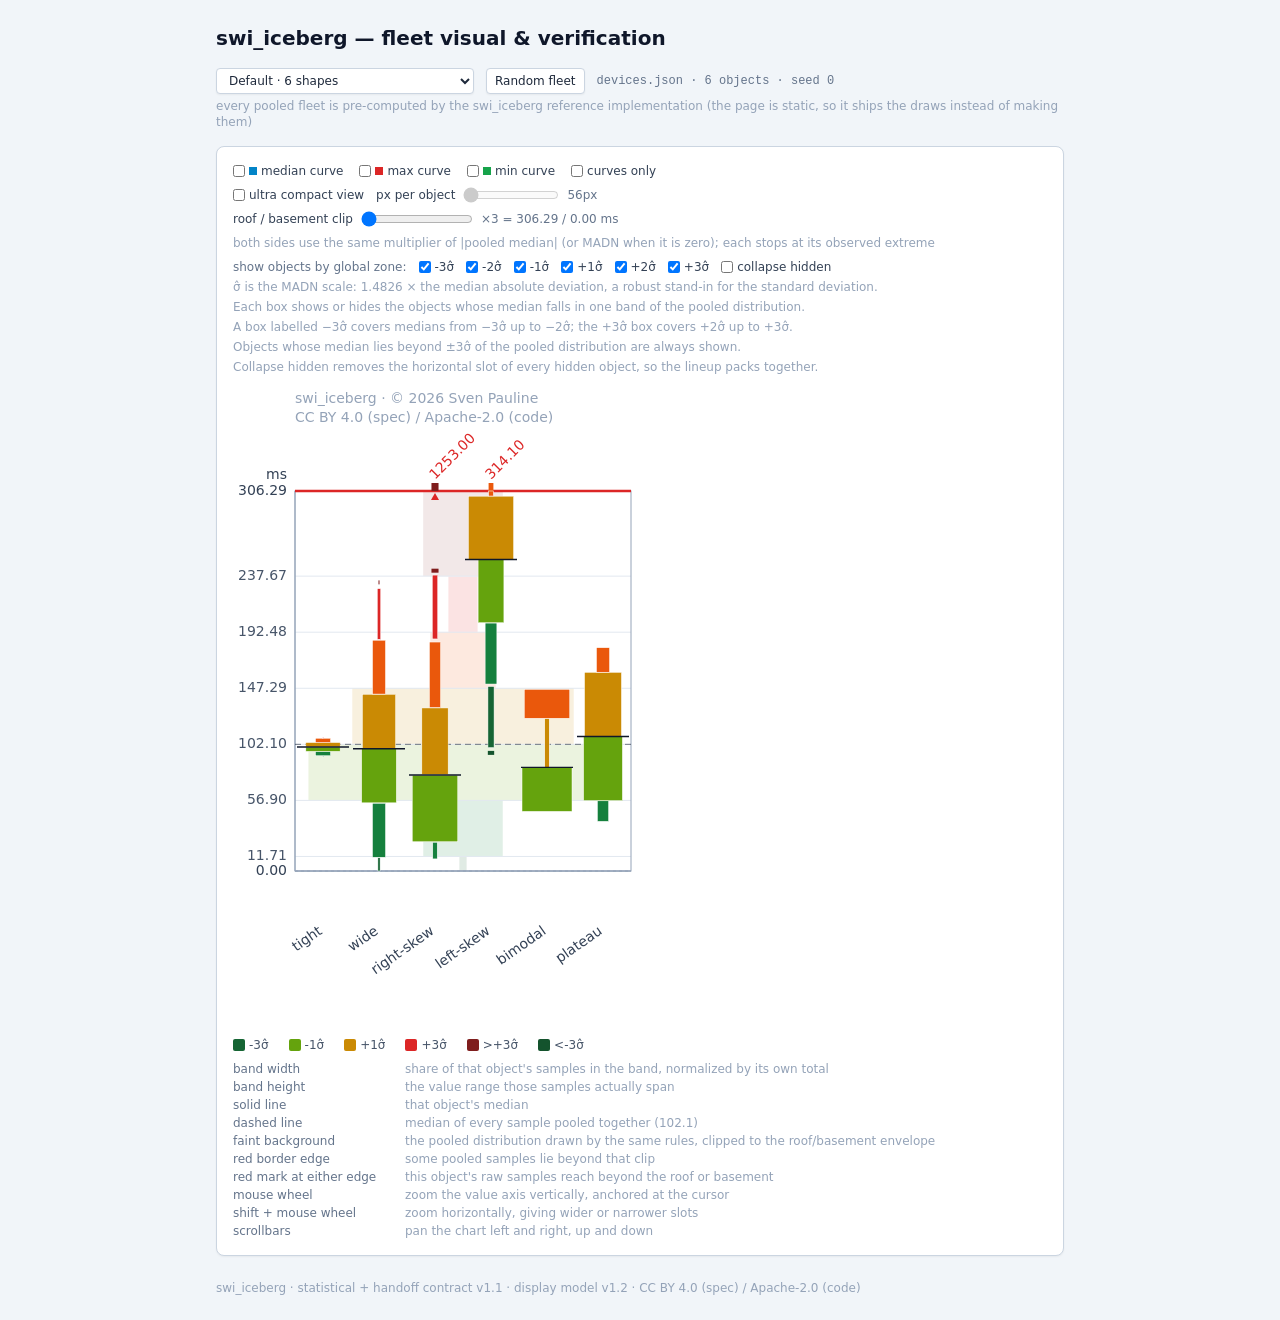
==== commit be75b9d0: "Release v1.2 visual model and signed fleet demo Mirror roof and basement clipping, label signed axes" ====
--- a/docs/fleet/index.html
+++ b/docs/fleet/index.html
@@ -4,7 +4,7 @@
     <meta charset="UTF-8" />
     <meta name="viewport" content="width=device-width, initial-scale=1.0" />
     <title>SWI Cake — SVG verification</title>
-    <script type="module" crossorigin src="./assets/index-BFUdcz0j.js"></script>
+    <script type="module" crossorigin src="./assets/index-GzzgdnOB.js"></script>
     <link rel="stylesheet" crossorigin href="./assets/index-E0cYmRYv.css">
   </head>
   <body>
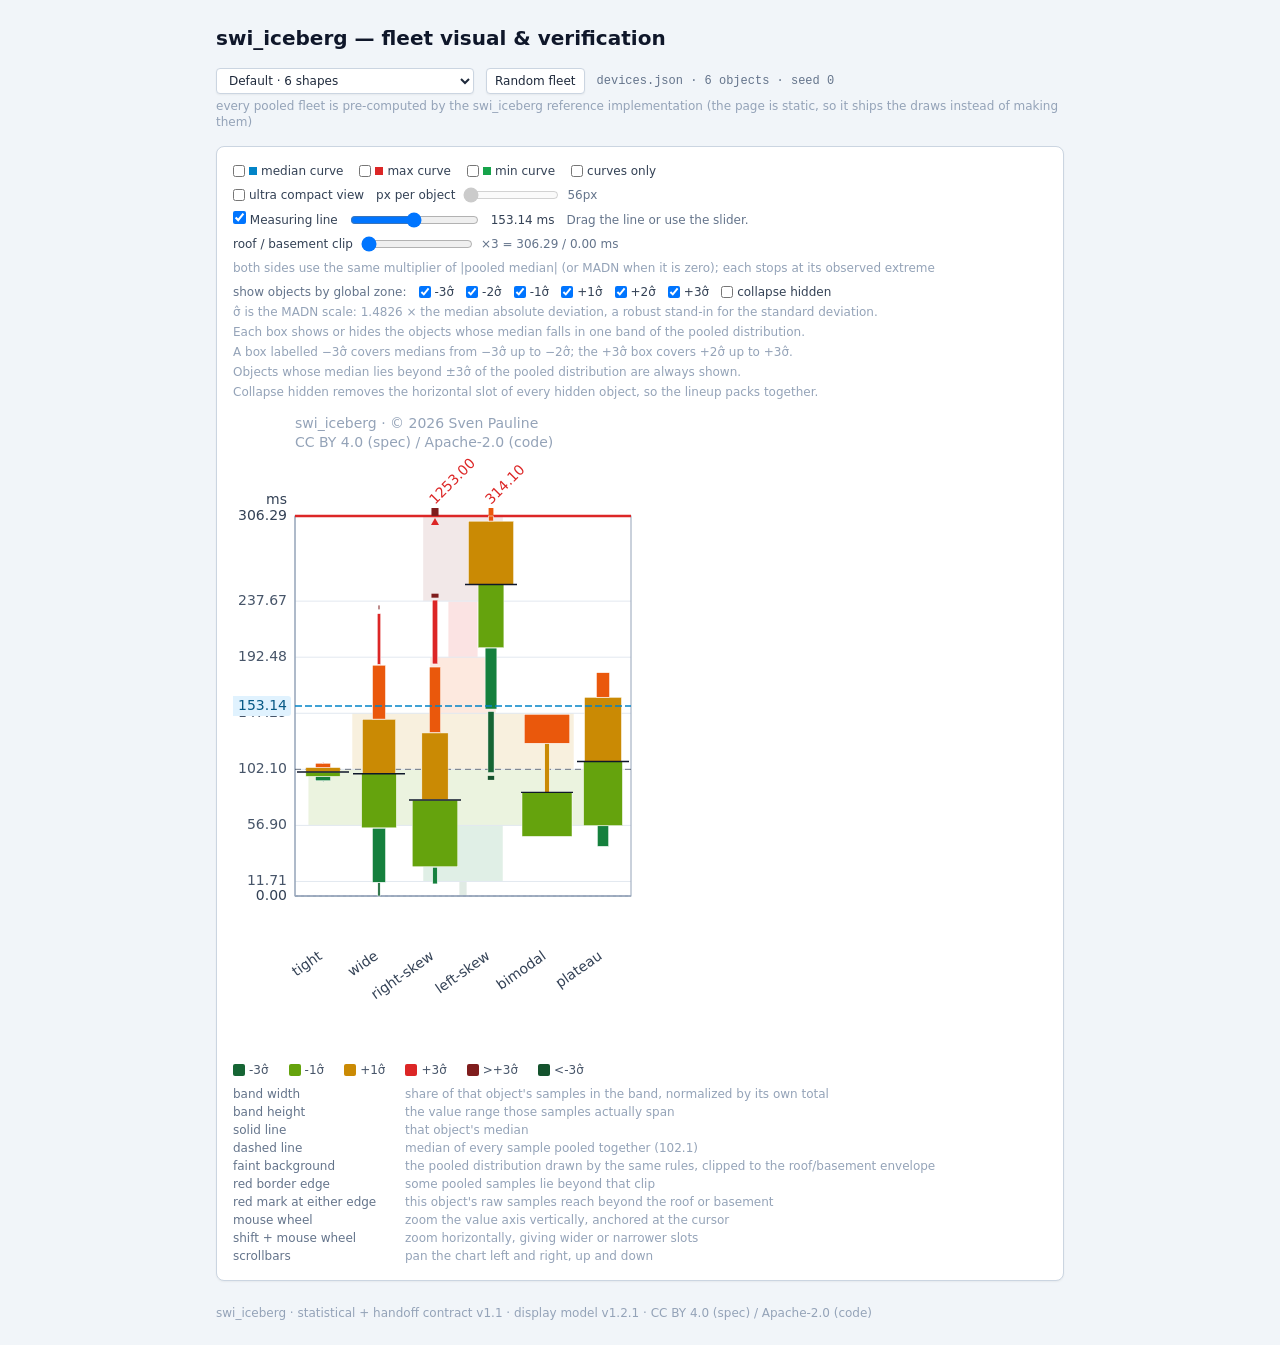
==== commit 9c2b2b25: "Add measuring line to iceberg visual specification" ====
--- a/docs/fleet/index.html
+++ b/docs/fleet/index.html
@@ -4,7 +4,7 @@
     <meta charset="UTF-8" />
     <meta name="viewport" content="width=device-width, initial-scale=1.0" />
     <title>SWI Cake — SVG verification</title>
-    <script type="module" crossorigin src="./assets/index-GzzgdnOB.js"></script>
+    <script type="module" crossorigin src="./assets/index-DvwZEZfd.js"></script>
     <link rel="stylesheet" crossorigin href="./assets/index-E0cYmRYv.css">
   </head>
   <body>
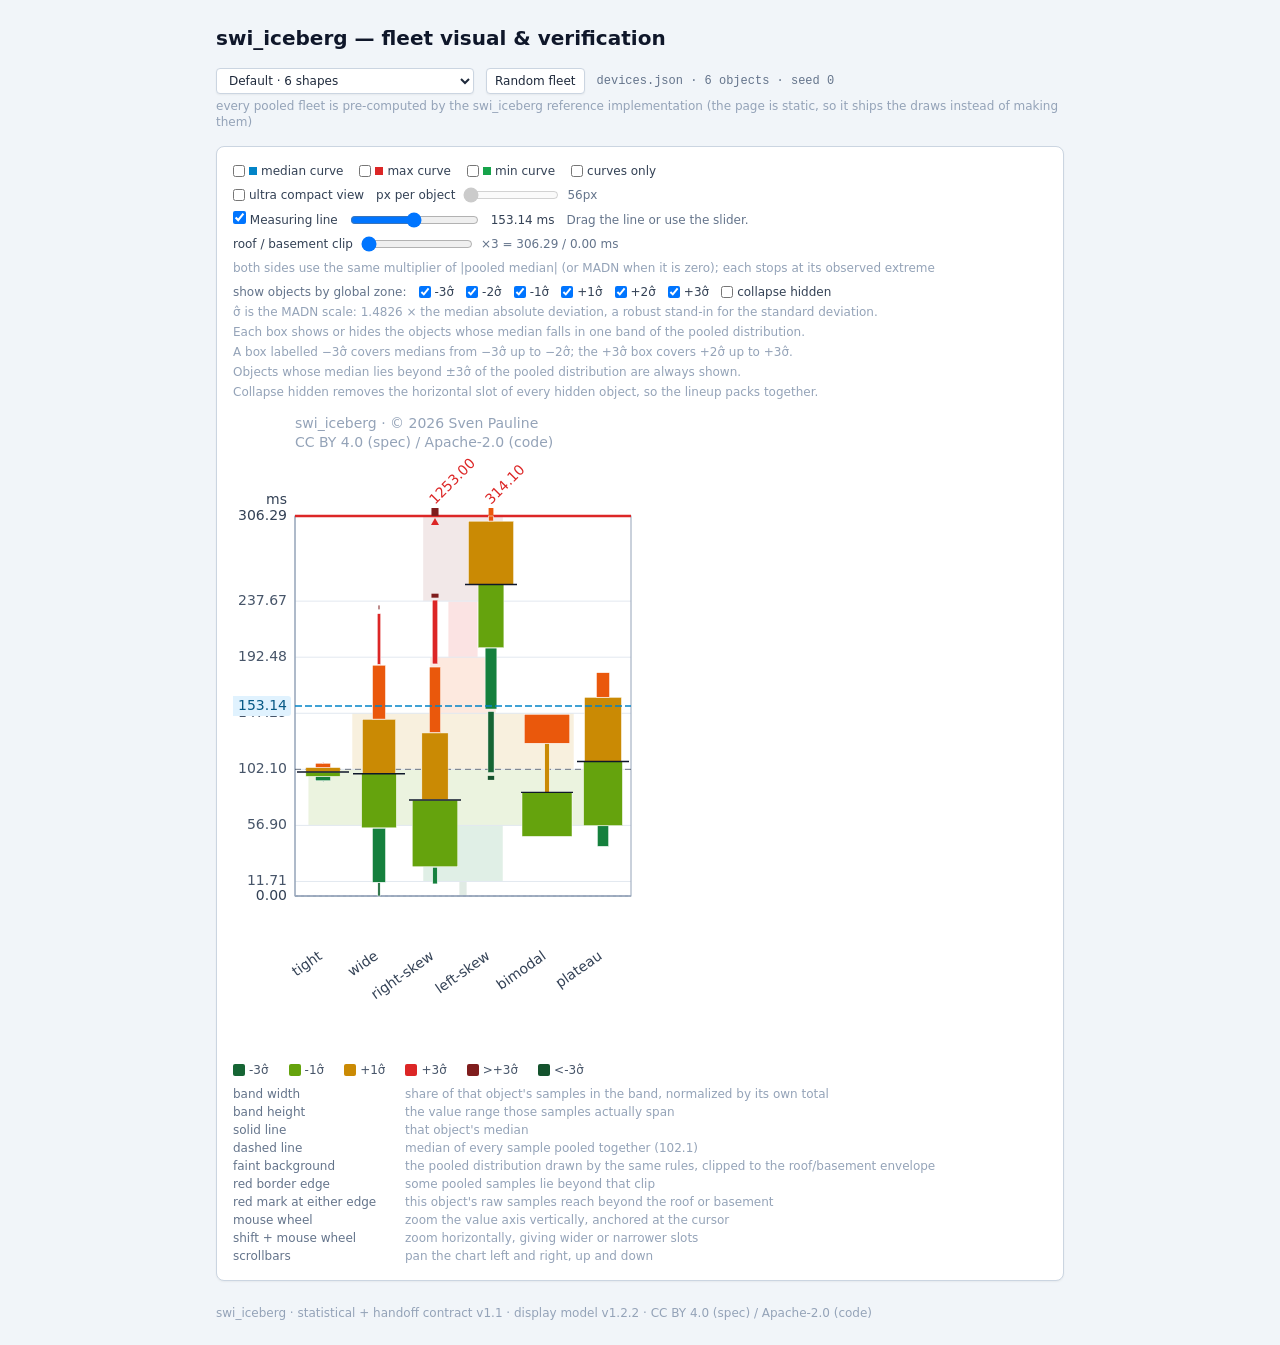
==== commit 1be26865: "Fix fleet overlay curves and release visual model 1.2.2" ====
--- a/docs/fleet/index.html
+++ b/docs/fleet/index.html
@@ -4,7 +4,7 @@
     <meta charset="UTF-8" />
     <meta name="viewport" content="width=device-width, initial-scale=1.0" />
     <title>SWI Cake — SVG verification</title>
-    <script type="module" crossorigin src="./assets/index-DvwZEZfd.js"></script>
+    <script type="module" crossorigin src="./assets/index-DLV_UiKO.js"></script>
     <link rel="stylesheet" crossorigin href="./assets/index-E0cYmRYv.css">
   </head>
   <body>
